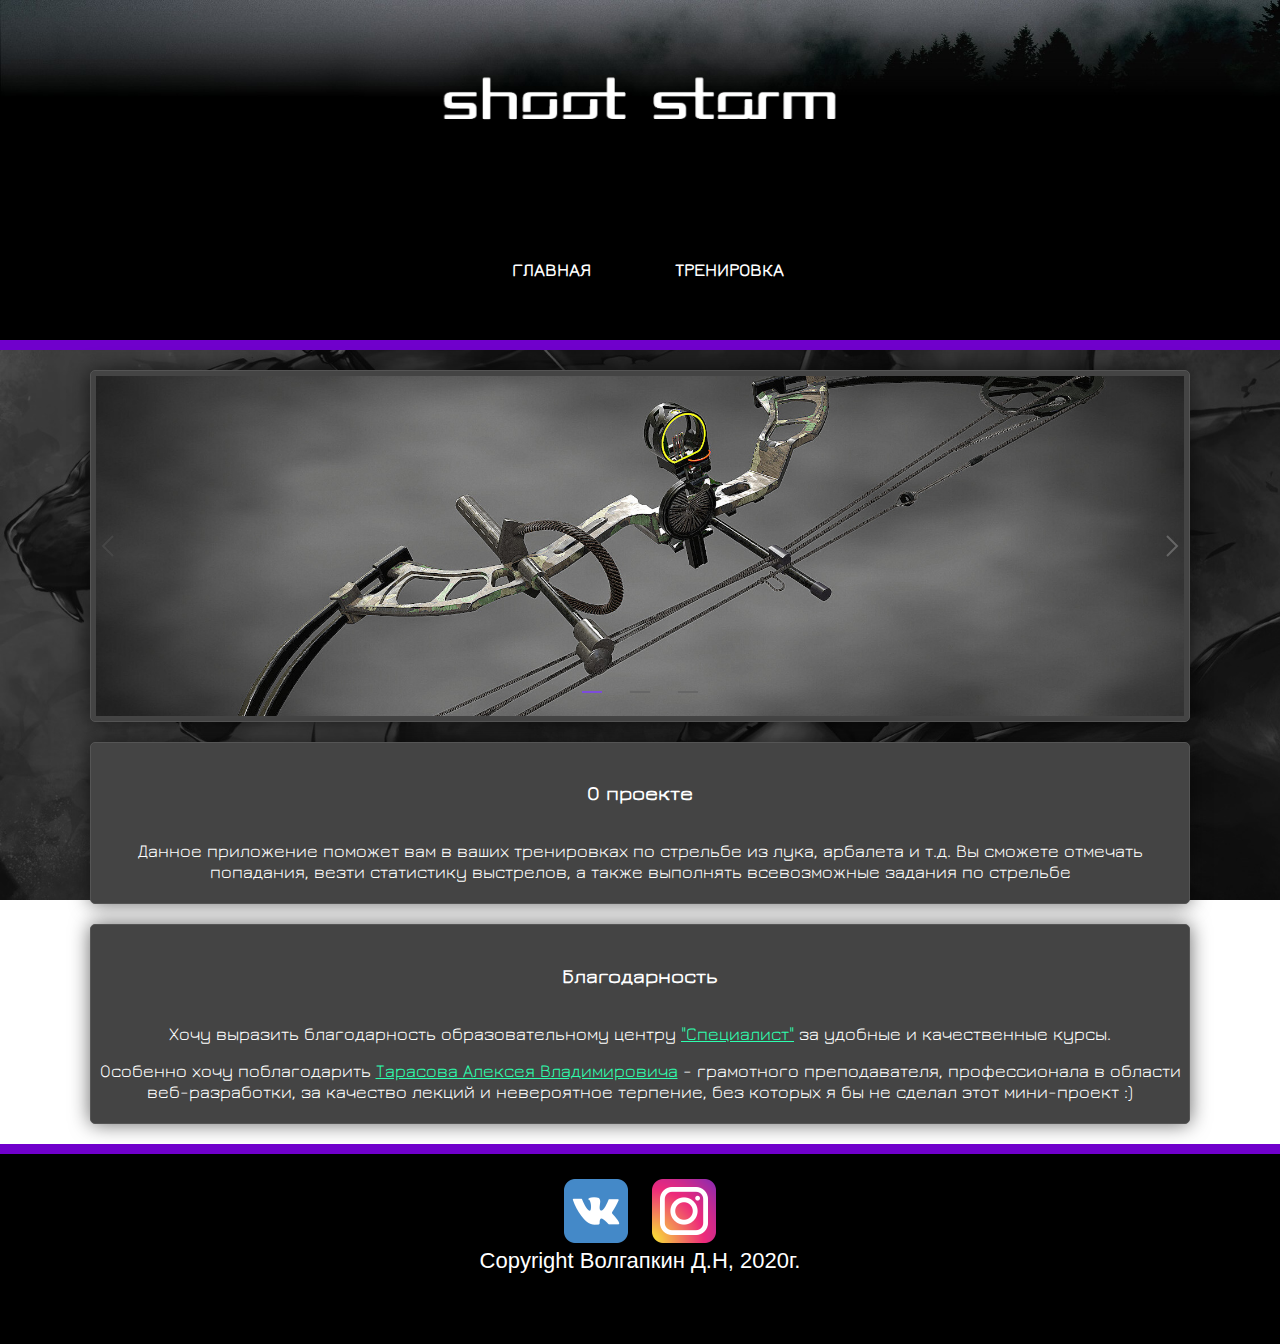
==== main/index.html @ 9b3e62bd "проверка" ====
<!doctype html><html lang="en"><head><meta charset="utf-8"/><link rel="icon" href="/favicon.ico"/><meta name="viewport" content="width=device-width,initial-scale=1"/><meta name="theme-color" content="#000000"/><meta name="description" content="Web site created using create-react-app"/><link rel="apple-touch-icon" href="/logo192.png"/><link rel="manifest" href="/manifest.json"/><title>React App</title><link href="/static/css/main.6f692bf3.chunk.css" rel="stylesheet"></head><body><noscript>You need to enable JavaScript to run this app.</noscript><div id="root"></div><script>!function(e){function t(t){for(var n,i,a=t[0],c=t[1],l=t[2],f=0,p=[];f<a.length;f++)i=a[f],Object.prototype.hasOwnProperty.call(o,i)&&o[i]&&p.push(o[i][0]),o[i]=0;for(n in c)Object.prototype.hasOwnProperty.call(c,n)&&(e[n]=c[n]);for(s&&s(t);p.length;)p.shift()();return u.push.apply(u,l||[]),r()}function r(){for(var e,t=0;t<u.length;t++){for(var r=u[t],n=!0,a=1;a<r.length;a++){var c=r[a];0!==o[c]&&(n=!1)}n&&(u.splice(t--,1),e=i(i.s=r[0]))}return e}var n={},o={1:0},u=[];function i(t){if(n[t])return n[t].exports;var r=n[t]={i:t,l:!1,exports:{}};return e[t].call(r.exports,r,r.exports,i),r.l=!0,r.exports}i.e=function(e){var t=[],r=o[e];if(0!==r)if(r)t.push(r[2]);else{var n=new Promise((function(t,n){r=o[e]=[t,n]}));t.push(r[2]=n);var u,a=document.createElement("script");a.charset="utf-8",a.timeout=120,i.nc&&a.setAttribute("nonce",i.nc),a.src=function(e){return i.p+"static/js/"+({}[e]||e)+"."+{3:"4280501d"}[e]+".chunk.js"}(e);var c=new Error;u=function(t){a.onerror=a.onload=null,clearTimeout(l);var r=o[e];if(0!==r){if(r){var n=t&&("load"===t.type?"missing":t.type),u=t&&t.target&&t.target.src;c.message="Loading chunk "+e+" failed.\n("+n+": "+u+")",c.name="ChunkLoadError",c.type=n,c.request=u,r[1](c)}o[e]=void 0}};var l=setTimeout((function(){u({type:"timeout",target:a})}),12e4);a.onerror=a.onload=u,document.head.appendChild(a)}return Promise.all(t)},i.m=e,i.c=n,i.d=function(e,t,r){i.o(e,t)||Object.defineProperty(e,t,{enumerable:!0,get:r})},i.r=function(e){"undefined"!=typeof Symbol&&Symbol.toStringTag&&Object.defineProperty(e,Symbol.toStringTag,{value:"Module"}),Object.defineProperty(e,"__esModule",{value:!0})},i.t=function(e,t){if(1&t&&(e=i(e)),8&t)return e;if(4&t&&"object"==typeof e&&e&&e.__esModule)return e;var r=Object.create(null);if(i.r(r),Object.defineProperty(r,"default",{enumerable:!0,value:e}),2&t&&"string"!=typeof e)for(var n in e)i.d(r,n,function(t){return e[t]}.bind(null,n));return r},i.n=function(e){var t=e&&e.__esModule?function(){return e.default}:function(){return e};return i.d(t,"a",t),t},i.o=function(e,t){return Object.prototype.hasOwnProperty.call(e,t)},i.p="/",i.oe=function(e){throw console.error(e),e};var a=this.webpackJsonpshootstorm=this.webpackJsonpshootstorm||[],c=a.push.bind(a);a.push=t,a=a.slice();for(var l=0;l<a.length;l++)t(a[l]);var s=c;r()}([])</script><script src="/static/js/2.2f2a5046.chunk.js"></script><script src="/static/js/main.6d1c55f3.chunk.js"></script></body></html>
---- static/css/main.6f692bf3.chunk.css ----
@import url(https://fonts.googleapis.com/css2?family=Jura&display=swap);body{margin:0;font-family:-apple-system,BlinkMacSystemFont,"Segoe UI","Roboto","Oxygen","Ubuntu","Cantarell","Fira Sans","Droid Sans","Helvetica Neue",sans-serif;background-image:url(/static/media/back.355b4b35.jpg);background-attachment:fixed;background-size:cover;-webkit-font-smoothing:antialiased;-moz-osx-font-smoothing:grayscale}code{font-family:source-code-pro,Menlo,Monaco,Consolas,"Courier New",monospace}.App{position:relative;text-align:center}.App-container{min-height:100vh;padding-bottom:200px}.App-logo{height:40vmin;pointer-events:none}.container{width:1100px;margin-left:auto;margin-right:auto}.container-fluid{width:100%}.panel{margin:20px auto;padding:10px;border:1px solid #555;border-radius:5px;box-sizing:border-box;background-color:#444!important;box-shadow:0 0 20px rgba(0,0,0,.6)}.center{text-align:center}.caption{font-size:28px;font-weight:700}.caption,.label{color:#fff;font-family:"Jura",sans-serif;text-transform:uppercase}.label{font-size:20px}.panel{padding:5px;background-color:rgba(0,0,0,.6)}.price{color:#7000cc;font-size:48px;text-shadow:0 0 5px rgba(0,0,0,.5)}.btn,.price{font-family:"Jura",sans-serif;font-weight:700;text-transform:uppercase}.btn{display:inline-block;background-color:#7000cc;border:2px solid #7000cc;border-radius:5px;padding:25px 30px;margin:10px;color:#fff;font-size:14px;cursor:pointer;transition:all .5s;-webkit-transition:all .5s;-moz-transtion:all .5s;-o-transition:all .5s}.btn:hover{background-color:#5e04a8}.btn.btn-secondary{color:#7000cc!important;background-color:#fff!important}.btn.btn-secondary:hover{background-color:#ccc!important}.inp{height:54px!important;border:3px groove #999!important;border-radius:5px!important;background-color:#393939!important;padding-left:10px!important;color:#999!important;font-size:20px!important;font-family:"Jura",sans-serif!important;font-weight:400!important;text-transform:uppercase!important}.inp:focus{outline:none!important;box-shadow:none!important;border-color:#7000cc!important}.select-box{padding:25px 30px!important}.select-box,.select-box *{background-color:#393939!important;color:#999!important}.ranger:focus{box-shadow:none!important}.image-select{padding:10px!important}.image-select .image-select-container{display:inline-flex!important;flex-direction:row!important;justify-content:space-around!important;align-items:center!important}.image-select-container .image-select-item{display:inline-flex!important;flex-direction:column!important;justify-content:space-around!important;align-items:center}.image-select-item .image-select-item-image{width:260px!important;box-sizing:border-box!important;transition:all .6s;-webkit-transition:all .6s;-moz-transition:all .6s;-o-transition:all .6s;-webkit-filter:grayscale(100%);filter:grayscale(100%)}.image-select-item .image-select-item-image.selected{-webkit-filter:grayscale(0)!important;filter:grayscale(0)!important}.image-select-item .image-select-item-image.selected,.image-select-item .image-select-item-image:hover{transform:scale(1.1);-webkit-transform:scale(1.1);-moz-transform:scale(1.1);-o-transform:scale(1.1)}.image-select-item .image-select-item-text{font-family:"Jura",sans-serif!important;font-size:22px!important;color:#aaa!important}.image-select-item .image-select-item-image.selected+.image-select-item-text{color:#fff!important}.simple-link{color:#2effaf;text-decoration:underline}.simple-link:hover{color:#fff}.timer{width:100%!important;padding:10px!important}.timer-text{font-size:56px!important;font-family:"Play",sans-serif!important;color:#fff!important;font-weight:700!important}.info-box{display:inline-flex;flex-direction:column;justify-content:space-around;align-items:center}.info-box .info-box-label{padding:10px}.info-box .info-box-label-text{color:#aaa;font-size:22px;font-family:"Play",sans-serif}.info-box .info-box-value{padding:10px}.info-box .info-box-value-text{color:#fff;font-size:54px;font-family:"Play",sans-serif}.training-day-item{padding:5px!important;border:2px solid #fff;border-radius:10px;background-color:#333;width:150px;height:150px;box-shadow:0 0 10px rgba(0,0,0,.6)}.training-day-item:hover{-webkit-filter:grayscale(0);filter:grayscale(0);transform:scale(1.1);-webkit-transform:scale(1.1);-moz-transform:scale(1.1);-o-transform:scale(1.1);box-shadow:0 0 20px rgba(46,255,175,.6)}.message-nightbox{display:flex;justify-content:center;align-items:center;position:fixed;border-radius:5px;box-shadow:0 0 10px rgba(0,0,0,.6);left:0;top:0;width:100%;height:100%;background-color:rgba(0,0,0,.7);z-index:10000}.message-nightbox.hidden{display:none!important}.message-box{position:relative;display:flex;flex-direction:column;justify-content:space-between;background-color:#f66!important;color:#fff}.message-box-text{color:#fff!important;font-size:22px!important;font-family:"Jura",sans-serif!important}.message-box a.message-box-close{display:inline-block;position:absolute;width:64px;height:64px;right:0;top:0;color:#fff;font-size:36px;font-family:Arial,Tahoma;cursor:pointer}.message-box-tools{display:inline-flex!important;flex-direction:row!important;justify-content:space-around!important}.message-box-btn{display:inline-flex!important;margin:0 10px!important;border-radius:5px!important;background-color:#f33!important;color:#fff!important;border:none!important;min-height:60px!important;justify-content:center!important;align-items:center!important}.message-box-btn:hover{border-width:0!important;box-shadow:none!important;background-color:#f11!important}.message-box-btn:active{border:none!important;box-shadow:none!important}.training-list>.training-box-container{position:relative;padding:10px;border:1px solid #444;background-color:#333;border-radius:5px;cursor:pointer;transition:all .5s;-webkit-transition:all .5s;-moz-transition:all .5s;-o-transition:all .5s}.training-box-container:hover{z-index:10000;transform:scale(1.1);-webkit-transform:scale(1.1);-moz-transform:scale(1.1);-o-transform:scale(1.1);box-shadow:0 0 20px rgba(46,255,175,.6)}.training-box-container>.training-box{display:flex;position:relative;justify-content:space-between;min-height:160px}.training-box-container a.training-box-close{position:absolute;right:15px;top:0;color:#fff;font-size:42px;cursor:pointer;transition:all .5s;-webkit-transition:all .5s;-moz-transition:all .5s;-o-transition:all .5s}.training-box-container a.training-box-close:hover{color:#7000cc}.training-box>.training-box-avatar{background-color:#333;min-height:inherit;margin-right:10px}.training-box>.training-box-avatar>.training-box-avatar-img{width:300px;height:300px;background-repeat:no-repeat;background-size:cover;background-position:50%;border:4px solid #ccc;box-sizing:border-box;border-radius:5px}.training-box>.training-box-info{display:flex;flex-direction:column;justify-content:space-between;min-height:inherit;flex-grow:1}.training-box-info>.training-box-info-title{font-size:24px;color:#fff}.training-box-info>.training-box-info-title,.training-box-info>.training-box-info-type{align-self:flex-start;padding:0;margin:0;font-family:"Jura",sans-serif;text-transform:uppercase;flex-grow:1}.training-box-info>.training-box-info-type{font-size:18px;color:#ccc}.training-box-info>.training-box-info-params{align-self:flex-start;font-size:18px;color:#fff;font-family:"Jura",sans-serif;flex-grow:1}.training-box-info>.training-box-info-params>p{text-align:left}.training-box-info>.training-box-info-tools{align-self:flex-end;flex-grow:1}body,html{margin:0;padding:0;width:100%;height:100%}header .logo-block{position:relative;display:flex;justify-content:center;align-items:center;background-color:#000;background-image:url(/static/media/wall.504ee185.jpg);background-repeat:no-repeat;background-size:100%;height:200px}header .logo-block img.logo{width:400px}header .top-menu{display:flex;justify-content:center;align-items:center;background-color:#000;height:150px;box-sizing:border-box;border-bottom:10px solid #7000cc}header .top-menu ul{list-style-type:none;margin:0;padding:0}header .top-menu ul li{position:relative;display:inline-block;float:left;width:128px;height:128px;margin-left:25px;margin-right:25px;color:#fff;line-height:128px;cursor:pointer;font-size:18px;font-family:"Jura",sans-serif;font-weight:700;text-transform:uppercase;text-align:center}header .top-menu ul li a{color:#fff;z-index:10000;text-decoration:none}header .top-menu ul li a:hover{color:#7000cc}header .top-menu ul li.selected a{color:#7000cc!important}header .top-menu ul li:before{display:none;content:"";position:absolute;left:0;top:0;width:128px;height:128px;box-sizing:border-box;-webkit-animation:rotating-left 2s linear infinite;animation:rotating-left 2s linear infinite}header .top-menu ul li.selected:after{display:inline-block;z-index:9000;border-radius:55px;border-color:#7000cc transparent;border-style:solid;border-width:8px 1px 0}header .top-menu ul li:after{display:none;content:"";position:absolute;left:9px;top:9px;width:110px;height:110px;box-sizing:border-box;-webkit-animation:rotating-right 2s linear infinite;animation:rotating-right 2s linear infinite}@-webkit-keyframes rotating-right{to{transform:rotate(1turn)}}@-webkit-keyframes rotating-left{to{transform:rotate(-1turn)}}.banner{min-height:500px;border-radius:5px;box-sizing:border-box;background:url(/static/media/banner_1.078ce9a2.jpg) no-repeat 50%/cover,#000}.about-text{padding-top:20px;padding-bottom:20px;box-sizing:border-box;font-size:20px;font-weight:700}.about-text,.simple-text{color:#fff;font-family:"Jura",sans-serif}.simple-text{font-size:18px}.video{position:relative}.video-foreground{width:100%;height:auto;position:inherit}.video-foreground video{width:100%}.video-foreground-overcover{position:absolute;left:0;top:0;width:100%;height:100%;display:none;justify-content:center;align-items:center}.video-foreground-overcover a.play-btn{display:inline-block;width:100px;height:100px;padding:50px;border-radius:200px;border:15px double hsla(0,0%,100%,.7);background:hsla(0,0%,100%,.7019607843137254);background-clip:padding-box}.service{display:grid;grid-template-columns:1fr 1fr;grid-template-rows:auto;padding-bottom:45px}.service-box{display:grid;justify-self:center;grid-template-columns:auto;grid-template-rows:1fr 1fr;width:300px;height:480px;border:2px solid #fff;border-radius:10px;background-repeat:no-repeat;background-position:50%;background-size:cover!important;background-color:#333;transition:all .5s;-webkit-transition:all .5s;-moz-transition:all .5s;-o-transition:all .5s;cursor:pointer;box-shadow:0 0 10px rgba(0,0,0,.6);-webkit-filter:grayscale(100%);filter:grayscale(100%)}.service-box.selected{box-shadow:0 0 20px rgba(46,255,175,.6)!important;-webkit-filter:grayscale(0)!important;filter:grayscale(0)!important}.service-box.selected,.service-box:not(.selected):hover{transform:scale(1.1);-webkit-transform:scale(1.1);-moz-transform:scale(1.1);-o-transform:scale(1.1)}.service-box:not(.selected):hover{-webkit-filter:grayscale(0);filter:grayscale(0);box-shadow:0 0 20px rgba(46,255,175,.6)}.service-box:not(.selected):hover .service-box-footer-caption{display:block;-webkit-animation:service-box-caption-show;animation:service-box-caption-show;-webkit-animation-duration:.5s;animation-duration:.5s;-webkit-animation-fill-mode:both;animation-fill-mode:both}.service-box:not(.selected):not(:hover) .service-box-footer-caption{display:block;-webkit-animation:service-box-caption-hide;animation:service-box-caption-hide;-webkit-animation-duration:.5s;animation-duration:.5s;-webkit-animation-fill-mode:both;animation-fill-mode:both}.service-box:not(.selected):hover .service-box-header-hit{color:#7000cc}@-webkit-keyframes service-box-caption-show{0%{opacity:0;height:0}to{opacity:1;height:200px}}@-webkit-keyframes service-box-caption-hide{0%{opacity:1;height:200px}to{opacity:0;height:0}}@keyframes service-box-caption-show{0%{opacity:0;height:0}to{opacity:1;height:200px}}@keyframes service-box-caption-hide{0%{opacity:1;height:200px}to{opacity:0;height:0}}.service-box-header{position:relative}.service-box-header-hit{position:absolute;top:-47px;left:-1px;color:#fff;font-size:48px;font-family:"Jura",sans-serif;font-weight:700;text-transform:uppercase}.service-box-footer{display:flex;flex-direction:column;justify-content:flex-end}.service-box-footer-title{width:100%;padding:10px;box-sizing:border-box;color:#fff;text-align:center;text-transform:uppercase;font-size:24px;font-family:"Jura",sans-serif;font-weight:700}.service-box-footer-caption{display:none;opacity:0;color:#eee;overflow:hidden;font-style:italic;transition:all .5s;-webkit-transition:all .5s;-moz-transition:all .5s;-o-transition:all .5s}.service-box-footer-caption,.service-box-footer-price{width:100%;padding:10px;box-sizing:border-box;text-align:center;text-transform:uppercase;font-size:20px;font-family:"Jura",sans-serif}.service-box-footer-price{background-color:#7000cc;color:#fff;font-weight:700}.orders .order-switcher{width:100%;text-align:center}.orders .order-switcher-item{position:relative;display:inline-block;width:128px;height:128px;background-clip:padding-box;color:#fff;box-sizing:border-box;line-height:128px;margin-left:25px;margin-right:25px;font-size:20px;font-family:"Jura",sans-serif;font-weight:700;text-transform:uppercase;text-align:center}.orders .order-switcher-item.selected{color:#7000cc!important}.orders .order-switcher-item:not(.selected):before{display:none;border-radius:64px;border-color:#fff transparent;border-style:solid;border-width:2px}.orders .order-switcher-item.selected:before{display:inline-block;border-radius:64px;border-color:#7000cc transparent;border-style:solid;border-width:2px}.orders .order-switcher-item:before{display:none;content:"";position:absolute;left:0;top:0;width:128px;height:128px;box-sizing:border-box;-webkit-animation:rotating-left 2s linear infinite;animation:rotating-left 2s linear infinite}.orders .order-switcher-item:not(.selected):after{display:none;border-radius:55px;border-color:#fff transparent;border-style:solid;border-width:2px}.orders .order-switcher-item.selected:after{display:inline-block;border-radius:55px;border-color:#7000cc transparent;border-style:solid;border-width:2px}.orders .order-switcher-item:after{display:none;content:"";position:absolute;left:9px;top:9px;width:110px;height:110px;box-sizing:border-box;-webkit-animation:rotating-right 3s linear infinite;animation:rotating-right 3s linear infinite}.orders .order-switcher-item:hover:after,.orders .order-switcher-item:hover:before{display:inline-block}@keyframes rotating-right{to{transform:rotate(1turn)}}@keyframes rotating-left{to{transform:rotate(-1turn)}}.orders .order-case{display:flex;justify-content:space-around;align-items:flex-start;padding:15px 0}.orders .order-case-item{width:300px;height:200px;padding:15px;text-align:center;box-sizing:border-box;border:2px solid #fff;border-radius:10px;color:#fff;font-size:20px;font-family:"Jura",sans-serif}.contacts-phone{display:flex;justify-content:center;align-items:center}.contacts-phone a.phone-btn{display:inline-block;width:48px;height:48px;box-sizing:border-box;padding:2px;border:6px double #7000cc;border-radius:24px;background:url([data-uri]) no-repeat 50%,#7000cc;background-clip:padding-box}.contacts-phone span{display:inline-block;color:#fff;margin-left:15px;font-size:36px;font-family:"Jura",sans-serif;font-weight:700}.contacts-sociallinks{display:flex;justify-content:center;align-items:center;padding:15px}.contacts-sociallinks a.social-btn{margin:15px;cursor:pointer}footer{padding:15px;min-height:200px;background-color:#333}footer .footer-content{display:grid;grid-template-columns:1fr 1fr;grid-template-rows:auto}footer .footer-content-links ul{list-style-type:none;margin:0;padding:0}footer .footer-content-links ul li{padding:10px}footer .footer-content-links ul li a{cursor:pointer;color:#fff;font-size:20px;font-family:"Jura",sans-serif;font-weight:700;text-transform:uppercase}footer .footer-content-links ul li a:hover{color:#7000cc}footer .footer-content-apps{justify-self:end;align-self:end}footer .footer-content-apps a.app-btn{display:inline-block;padding:10px 10px 10px 48px;cursor:pointer;color:#fff;font-size:20px;font-family:"Jura",sans-serif;font-weight:700;border:1px solid #fff;border-radius:5px;background-repeat:no-repeat;background-position:5px;background-size:36px}footer .footer-content-apps a.app-btn:first-child{background-image:url(/static/media/footer_app_1.c438bd9d.svg)}footer .footer-content-apps a.app-btn:nth-child(2){background-image:url(/static/media/footer_app_2.94169e9d.svg)}footer .footer-copyright{color:#fff;padding:15px;text-align:right!important;font-size:14px;font-family:"Jura",sans-serif}.slider{display:grid;grid-template-columns:1fr 2fr;grid-template-rows:auto}.slider-left ul{margin:0;padding:0;list-style-type:none;width:100%}.slider-left ul li{padding:10px;width:100%;margin-bottom:3px;background-color:rgba(80,80,80,.7);color:#fff;font-size:20px;font-family:"Comfortaa",cursive;text-transform:uppercase}.modal{position:fixed;left:0;top:0;width:100%;height:100%;background-color:rgba(0,0,0,.6);z-index:15000}.modal-content{position:absolute;width:560px;height:100%;top:0;right:0;background-color:#333}.modal-content-service{display:grid;min-height:200px;grid-template-columns:240px auto;grid-template-rows:auto}.modal-content-service-avatar{width:240px;height:200px;background:url(/static/media/service_1_light.6fa3655c.png) no-repeat bottom/contain,#222}.modal-content-form{padding:10px}.footer{position:absolute;height:200px;width:100%;background-color:#000;bottom:0;border-top:10px solid #7000cc;padding-top:25px;box-sizing:border-box}@media (prefers-reduced-motion:no-preference){.App-logo{-webkit-animation:App-logo-spin 20s linear infinite;animation:App-logo-spin 20s linear infinite}}.App-header{background-color:#282c34;min-height:100vh;display:flex;flex-direction:column;align-items:center;justify-content:center;font-size:calc(10px + 2vmin);color:#fff}.App-link{color:#61dafb}@-webkit-keyframes App-logo-spin{0%{transform:rotate(0deg)}to{transform:rotate(1turn)}}@keyframes App-logo-spin{0%{transform:rotate(0deg)}to{transform:rotate(1turn)}}
/*# sourceMappingURL=main.6f692bf3.chunk.css.map */
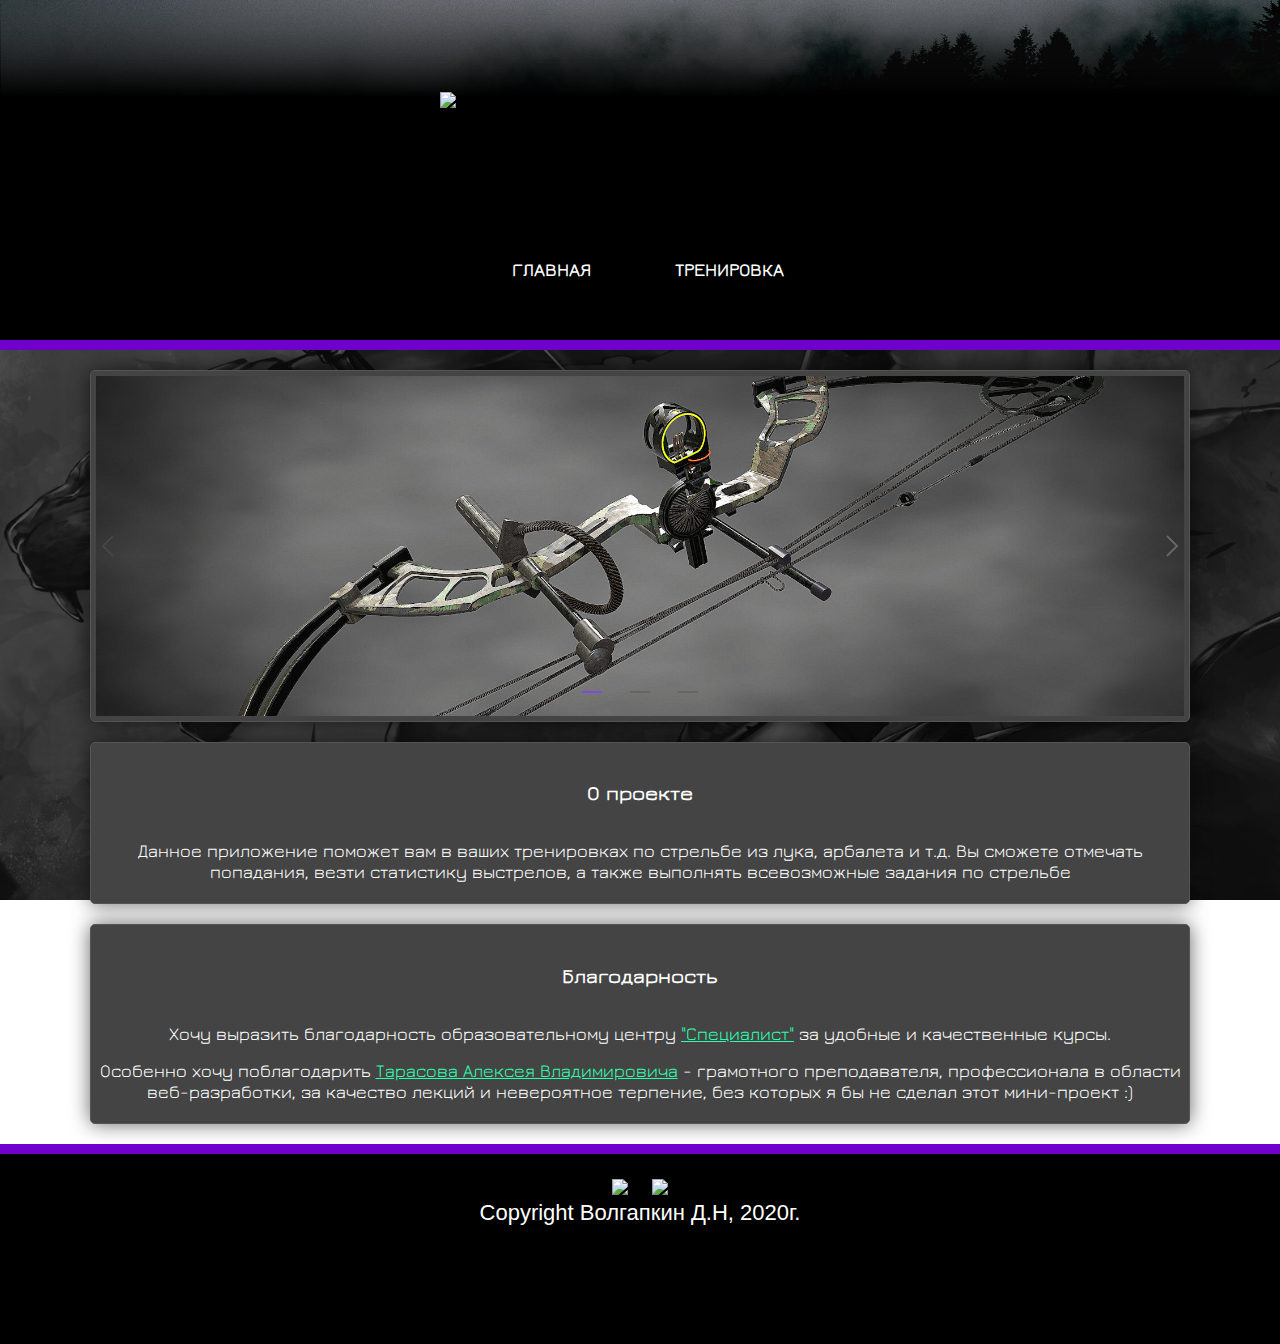
==== commit 1b7f2b3f: "проверка" ====
--- a/main/index.html
+++ b/main/index.html
@@ -1 +1 @@
-<!doctype html><html lang="en"><head><meta charset="utf-8"/><link rel="icon" href="/favicon.ico"/><meta name="viewport" content="width=device-width,initial-scale=1"/><meta name="theme-color" content="#000000"/><meta name="description" content="Web site created using create-react-app"/><link rel="apple-touch-icon" href="/logo192.png"/><link rel="manifest" href="/manifest.json"/><title>React App</title><link href="/static/css/main.6f692bf3.chunk.css" rel="stylesheet"></head><body><noscript>You need to enable JavaScript to run this app.</noscript><div id="root"></div><script>!function(e){function t(t){for(var n,i,a=t[0],c=t[1],l=t[2],f=0,p=[];f<a.length;f++)i=a[f],Object.prototype.hasOwnProperty.call(o,i)&&o[i]&&p.push(o[i][0]),o[i]=0;for(n in c)Object.prototype.hasOwnProperty.call(c,n)&&(e[n]=c[n]);for(s&&s(t);p.length;)p.shift()();return u.push.apply(u,l||[]),r()}function r(){for(var e,t=0;t<u.length;t++){for(var r=u[t],n=!0,a=1;a<r.length;a++){var c=r[a];0!==o[c]&&(n=!1)}n&&(u.splice(t--,1),e=i(i.s=r[0]))}return e}var n={},o={1:0},u=[];function i(t){if(n[t])return n[t].exports;var r=n[t]={i:t,l:!1,exports:{}};return e[t].call(r.exports,r,r.exports,i),r.l=!0,r.exports}i.e=function(e){var t=[],r=o[e];if(0!==r)if(r)t.push(r[2]);else{var n=new Promise((function(t,n){r=o[e]=[t,n]}));t.push(r[2]=n);var u,a=document.createElement("script");a.charset="utf-8",a.timeout=120,i.nc&&a.setAttribute("nonce",i.nc),a.src=function(e){return i.p+"static/js/"+({}[e]||e)+"."+{3:"4280501d"}[e]+".chunk.js"}(e);var c=new Error;u=function(t){a.onerror=a.onload=null,clearTimeout(l);var r=o[e];if(0!==r){if(r){var n=t&&("load"===t.type?"missing":t.type),u=t&&t.target&&t.target.src;c.message="Loading chunk "+e+" failed.\n("+n+": "+u+")",c.name="ChunkLoadError",c.type=n,c.request=u,r[1](c)}o[e]=void 0}};var l=setTimeout((function(){u({type:"timeout",target:a})}),12e4);a.onerror=a.onload=u,document.head.appendChild(a)}return Promise.all(t)},i.m=e,i.c=n,i.d=function(e,t,r){i.o(e,t)||Object.defineProperty(e,t,{enumerable:!0,get:r})},i.r=function(e){"undefined"!=typeof Symbol&&Symbol.toStringTag&&Object.defineProperty(e,Symbol.toStringTag,{value:"Module"}),Object.defineProperty(e,"__esModule",{value:!0})},i.t=function(e,t){if(1&t&&(e=i(e)),8&t)return e;if(4&t&&"object"==typeof e&&e&&e.__esModule)return e;var r=Object.create(null);if(i.r(r),Object.defineProperty(r,"default",{enumerable:!0,value:e}),2&t&&"string"!=typeof e)for(var n in e)i.d(r,n,function(t){return e[t]}.bind(null,n));return r},i.n=function(e){var t=e&&e.__esModule?function(){return e.default}:function(){return e};return i.d(t,"a",t),t},i.o=function(e,t){return Object.prototype.hasOwnProperty.call(e,t)},i.p="/",i.oe=function(e){throw console.error(e),e};var a=this.webpackJsonpshootstorm=this.webpackJsonpshootstorm||[],c=a.push.bind(a);a.push=t,a=a.slice();for(var l=0;l<a.length;l++)t(a[l]);var s=c;r()}([])</script><script src="/static/js/2.2f2a5046.chunk.js"></script><script src="/static/js/main.6d1c55f3.chunk.js"></script></body></html>+<!doctype html><html lang="en"><head><base href="dimacrossbow.github.io"><meta charset="utf-8"/><link rel="icon" href="/favicon.ico"/><meta name="viewport" content="width=device-width,initial-scale=1"/><meta name="theme-color" content="#000000"/><meta name="description" content="Web site created using create-react-app"/><link rel="apple-touch-icon" href="/logo192.png"/><link rel="manifest" href="/manifest.json"/><title>React App</title><link href="/static/css/main.6f692bf3.chunk.css" rel="stylesheet"></head><body><noscript>You need to enable JavaScript to run this app.</noscript><div id="root"></div><script>!function(e){function t(t){for(var n,i,a=t[0],c=t[1],l=t[2],f=0,p=[];f<a.length;f++)i=a[f],Object.prototype.hasOwnProperty.call(o,i)&&o[i]&&p.push(o[i][0]),o[i]=0;for(n in c)Object.prototype.hasOwnProperty.call(c,n)&&(e[n]=c[n]);for(s&&s(t);p.length;)p.shift()();return u.push.apply(u,l||[]),r()}function r(){for(var e,t=0;t<u.length;t++){for(var r=u[t],n=!0,a=1;a<r.length;a++){var c=r[a];0!==o[c]&&(n=!1)}n&&(u.splice(t--,1),e=i(i.s=r[0]))}return e}var n={},o={1:0},u=[];function i(t){if(n[t])return n[t].exports;var r=n[t]={i:t,l:!1,exports:{}};return e[t].call(r.exports,r,r.exports,i),r.l=!0,r.exports}i.e=function(e){var t=[],r=o[e];if(0!==r)if(r)t.push(r[2]);else{var n=new Promise((function(t,n){r=o[e]=[t,n]}));t.push(r[2]=n);var u,a=document.createElement("script");a.charset="utf-8",a.timeout=120,i.nc&&a.setAttribute("nonce",i.nc),a.src=function(e){return i.p+"static/js/"+({}[e]||e)+"."+{3:"4280501d"}[e]+".chunk.js"}(e);var c=new Error;u=function(t){a.onerror=a.onload=null,clearTimeout(l);var r=o[e];if(0!==r){if(r){var n=t&&("load"===t.type?"missing":t.type),u=t&&t.target&&t.target.src;c.message="Loading chunk "+e+" failed.\n("+n+": "+u+")",c.name="ChunkLoadError",c.type=n,c.request=u,r[1](c)}o[e]=void 0}};var l=setTimeout((function(){u({type:"timeout",target:a})}),12e4);a.onerror=a.onload=u,document.head.appendChild(a)}return Promise.all(t)},i.m=e,i.c=n,i.d=function(e,t,r){i.o(e,t)||Object.defineProperty(e,t,{enumerable:!0,get:r})},i.r=function(e){"undefined"!=typeof Symbol&&Symbol.toStringTag&&Object.defineProperty(e,Symbol.toStringTag,{value:"Module"}),Object.defineProperty(e,"__esModule",{value:!0})},i.t=function(e,t){if(1&t&&(e=i(e)),8&t)return e;if(4&t&&"object"==typeof e&&e&&e.__esModule)return e;var r=Object.create(null);if(i.r(r),Object.defineProperty(r,"default",{enumerable:!0,value:e}),2&t&&"string"!=typeof e)for(var n in e)i.d(r,n,function(t){return e[t]}.bind(null,n));return r},i.n=function(e){var t=e&&e.__esModule?function(){return e.default}:function(){return e};return i.d(t,"a",t),t},i.o=function(e,t){return Object.prototype.hasOwnProperty.call(e,t)},i.p="/",i.oe=function(e){throw console.error(e),e};var a=this.webpackJsonpshootstorm=this.webpackJsonpshootstorm||[],c=a.push.bind(a);a.push=t,a=a.slice();for(var l=0;l<a.length;l++)t(a[l]);var s=c;r()}([])</script><script src="/static/js/2.2f2a5046.chunk.js"></script><script src="/static/js/main.6d1c55f3.chunk.js"></script></body></html>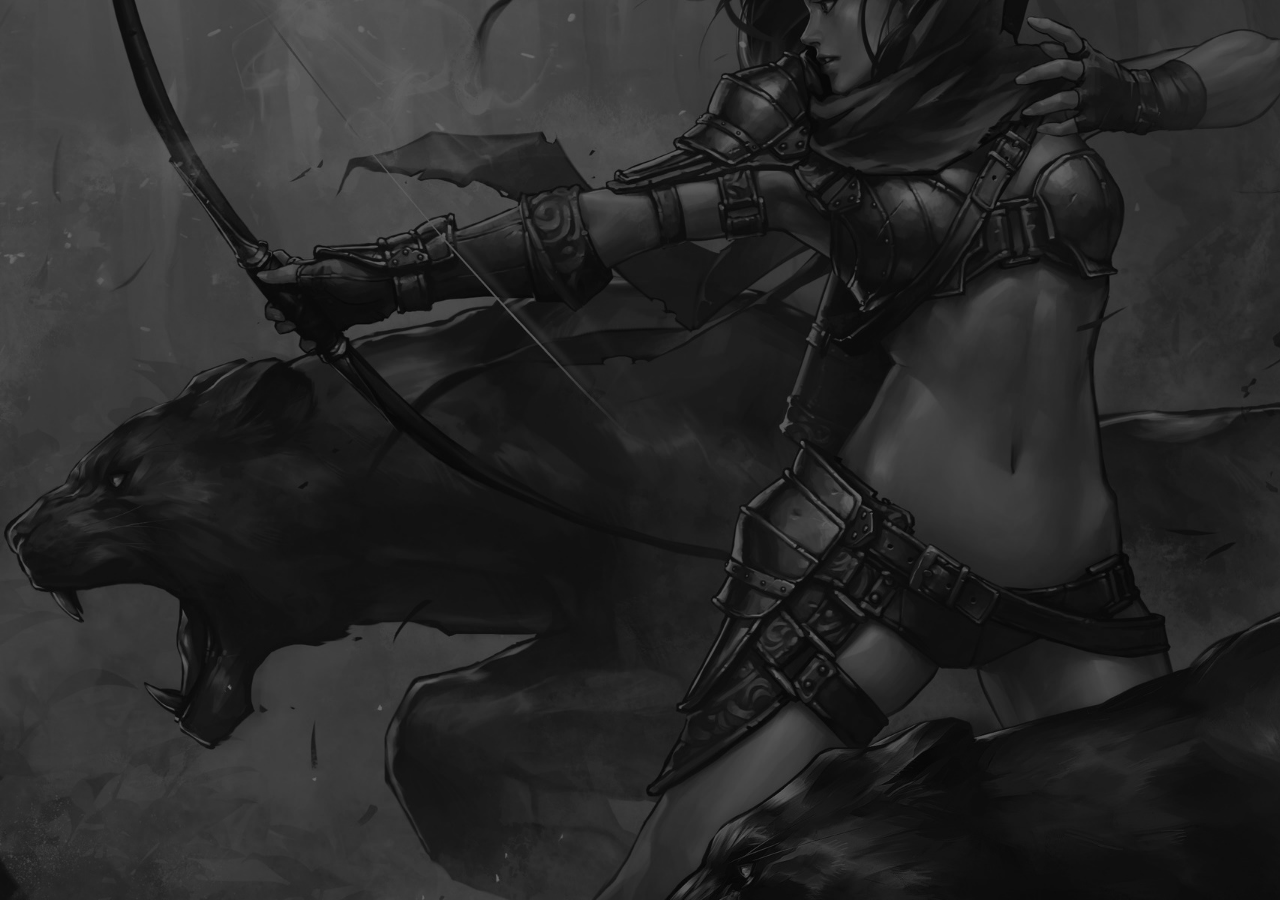
==== commit faf75db9: "проверка" ====
--- a/main/index.html
+++ b/main/index.html
@@ -1 +1 @@
-<!doctype html><html lang="en"><head><base href="dimacrossbow.github.io"><meta charset="utf-8"/><link rel="icon" href="/favicon.ico"/><meta name="viewport" content="width=device-width,initial-scale=1"/><meta name="theme-color" content="#000000"/><meta name="description" content="Web site created using create-react-app"/><link rel="apple-touch-icon" href="/logo192.png"/><link rel="manifest" href="/manifest.json"/><title>React App</title><link href="/static/css/main.6f692bf3.chunk.css" rel="stylesheet"></head><body><noscript>You need to enable JavaScript to run this app.</noscript><div id="root"></div><script>!function(e){function t(t){for(var n,i,a=t[0],c=t[1],l=t[2],f=0,p=[];f<a.length;f++)i=a[f],Object.prototype.hasOwnProperty.call(o,i)&&o[i]&&p.push(o[i][0]),o[i]=0;for(n in c)Object.prototype.hasOwnProperty.call(c,n)&&(e[n]=c[n]);for(s&&s(t);p.length;)p.shift()();return u.push.apply(u,l||[]),r()}function r(){for(var e,t=0;t<u.length;t++){for(var r=u[t],n=!0,a=1;a<r.length;a++){var c=r[a];0!==o[c]&&(n=!1)}n&&(u.splice(t--,1),e=i(i.s=r[0]))}return e}var n={},o={1:0},u=[];function i(t){if(n[t])return n[t].exports;var r=n[t]={i:t,l:!1,exports:{}};return e[t].call(r.exports,r,r.exports,i),r.l=!0,r.exports}i.e=function(e){var t=[],r=o[e];if(0!==r)if(r)t.push(r[2]);else{var n=new Promise((function(t,n){r=o[e]=[t,n]}));t.push(r[2]=n);var u,a=document.createElement("script");a.charset="utf-8",a.timeout=120,i.nc&&a.setAttribute("nonce",i.nc),a.src=function(e){return i.p+"static/js/"+({}[e]||e)+"."+{3:"4280501d"}[e]+".chunk.js"}(e);var c=new Error;u=function(t){a.onerror=a.onload=null,clearTimeout(l);var r=o[e];if(0!==r){if(r){var n=t&&("load"===t.type?"missing":t.type),u=t&&t.target&&t.target.src;c.message="Loading chunk "+e+" failed.\n("+n+": "+u+")",c.name="ChunkLoadError",c.type=n,c.request=u,r[1](c)}o[e]=void 0}};var l=setTimeout((function(){u({type:"timeout",target:a})}),12e4);a.onerror=a.onload=u,document.head.appendChild(a)}return Promise.all(t)},i.m=e,i.c=n,i.d=function(e,t,r){i.o(e,t)||Object.defineProperty(e,t,{enumerable:!0,get:r})},i.r=function(e){"undefined"!=typeof Symbol&&Symbol.toStringTag&&Object.defineProperty(e,Symbol.toStringTag,{value:"Module"}),Object.defineProperty(e,"__esModule",{value:!0})},i.t=function(e,t){if(1&t&&(e=i(e)),8&t)return e;if(4&t&&"object"==typeof e&&e&&e.__esModule)return e;var r=Object.create(null);if(i.r(r),Object.defineProperty(r,"default",{enumerable:!0,value:e}),2&t&&"string"!=typeof e)for(var n in e)i.d(r,n,function(t){return e[t]}.bind(null,n));return r},i.n=function(e){var t=e&&e.__esModule?function(){return e.default}:function(){return e};return i.d(t,"a",t),t},i.o=function(e,t){return Object.prototype.hasOwnProperty.call(e,t)},i.p="/",i.oe=function(e){throw console.error(e),e};var a=this.webpackJsonpshootstorm=this.webpackJsonpshootstorm||[],c=a.push.bind(a);a.push=t,a=a.slice();for(var l=0;l<a.length;l++)t(a[l]);var s=c;r()}([])</script><script src="/static/js/2.2f2a5046.chunk.js"></script><script src="/static/js/main.6d1c55f3.chunk.js"></script></body></html>+<!doctype html><html lang="en"><head><base href="http://dimacrossbow.github.io/"><meta charset="utf-8"/><link rel="icon" href="/favicon.ico"/><meta name="viewport" content="width=device-width,initial-scale=1"/><meta name="theme-color" content="#000000"/><meta name="description" content="Web site created using create-react-app"/><link rel="apple-touch-icon" href="/logo192.png"/><link rel="manifest" href="/manifest.json"/><title>React App</title><link href="/static/css/main.6f692bf3.chunk.css" rel="stylesheet"></head><body><noscript>You need to enable JavaScript to run this app.</noscript><div id="root"></div><script>!function(e){function t(t){for(var n,i,a=t[0],c=t[1],l=t[2],f=0,p=[];f<a.length;f++)i=a[f],Object.prototype.hasOwnProperty.call(o,i)&&o[i]&&p.push(o[i][0]),o[i]=0;for(n in c)Object.prototype.hasOwnProperty.call(c,n)&&(e[n]=c[n]);for(s&&s(t);p.length;)p.shift()();return u.push.apply(u,l||[]),r()}function r(){for(var e,t=0;t<u.length;t++){for(var r=u[t],n=!0,a=1;a<r.length;a++){var c=r[a];0!==o[c]&&(n=!1)}n&&(u.splice(t--,1),e=i(i.s=r[0]))}return e}var n={},o={1:0},u=[];function i(t){if(n[t])return n[t].exports;var r=n[t]={i:t,l:!1,exports:{}};return e[t].call(r.exports,r,r.exports,i),r.l=!0,r.exports}i.e=function(e){var t=[],r=o[e];if(0!==r)if(r)t.push(r[2]);else{var n=new Promise((function(t,n){r=o[e]=[t,n]}));t.push(r[2]=n);var u,a=document.createElement("script");a.charset="utf-8",a.timeout=120,i.nc&&a.setAttribute("nonce",i.nc),a.src=function(e){return i.p+"static/js/"+({}[e]||e)+"."+{3:"4280501d"}[e]+".chunk.js"}(e);var c=new Error;u=function(t){a.onerror=a.onload=null,clearTimeout(l);var r=o[e];if(0!==r){if(r){var n=t&&("load"===t.type?"missing":t.type),u=t&&t.target&&t.target.src;c.message="Loading chunk "+e+" failed.\n("+n+": "+u+")",c.name="ChunkLoadError",c.type=n,c.request=u,r[1](c)}o[e]=void 0}};var l=setTimeout((function(){u({type:"timeout",target:a})}),12e4);a.onerror=a.onload=u,document.head.appendChild(a)}return Promise.all(t)},i.m=e,i.c=n,i.d=function(e,t,r){i.o(e,t)||Object.defineProperty(e,t,{enumerable:!0,get:r})},i.r=function(e){"undefined"!=typeof Symbol&&Symbol.toStringTag&&Object.defineProperty(e,Symbol.toStringTag,{value:"Module"}),Object.defineProperty(e,"__esModule",{value:!0})},i.t=function(e,t){if(1&t&&(e=i(e)),8&t)return e;if(4&t&&"object"==typeof e&&e&&e.__esModule)return e;var r=Object.create(null);if(i.r(r),Object.defineProperty(r,"default",{enumerable:!0,value:e}),2&t&&"string"!=typeof e)for(var n in e)i.d(r,n,function(t){return e[t]}.bind(null,n));return r},i.n=function(e){var t=e&&e.__esModule?function(){return e.default}:function(){return e};return i.d(t,"a",t),t},i.o=function(e,t){return Object.prototype.hasOwnProperty.call(e,t)},i.p="/",i.oe=function(e){throw console.error(e),e};var a=this.webpackJsonpshootstorm=this.webpackJsonpshootstorm||[],c=a.push.bind(a);a.push=t,a=a.slice();for(var l=0;l<a.length;l++)t(a[l]);var s=c;r()}([])</script><script src="/static/js/2.2f2a5046.chunk.js"></script><script src="/static/js/main.6d1c55f3.chunk.js"></script></body></html>